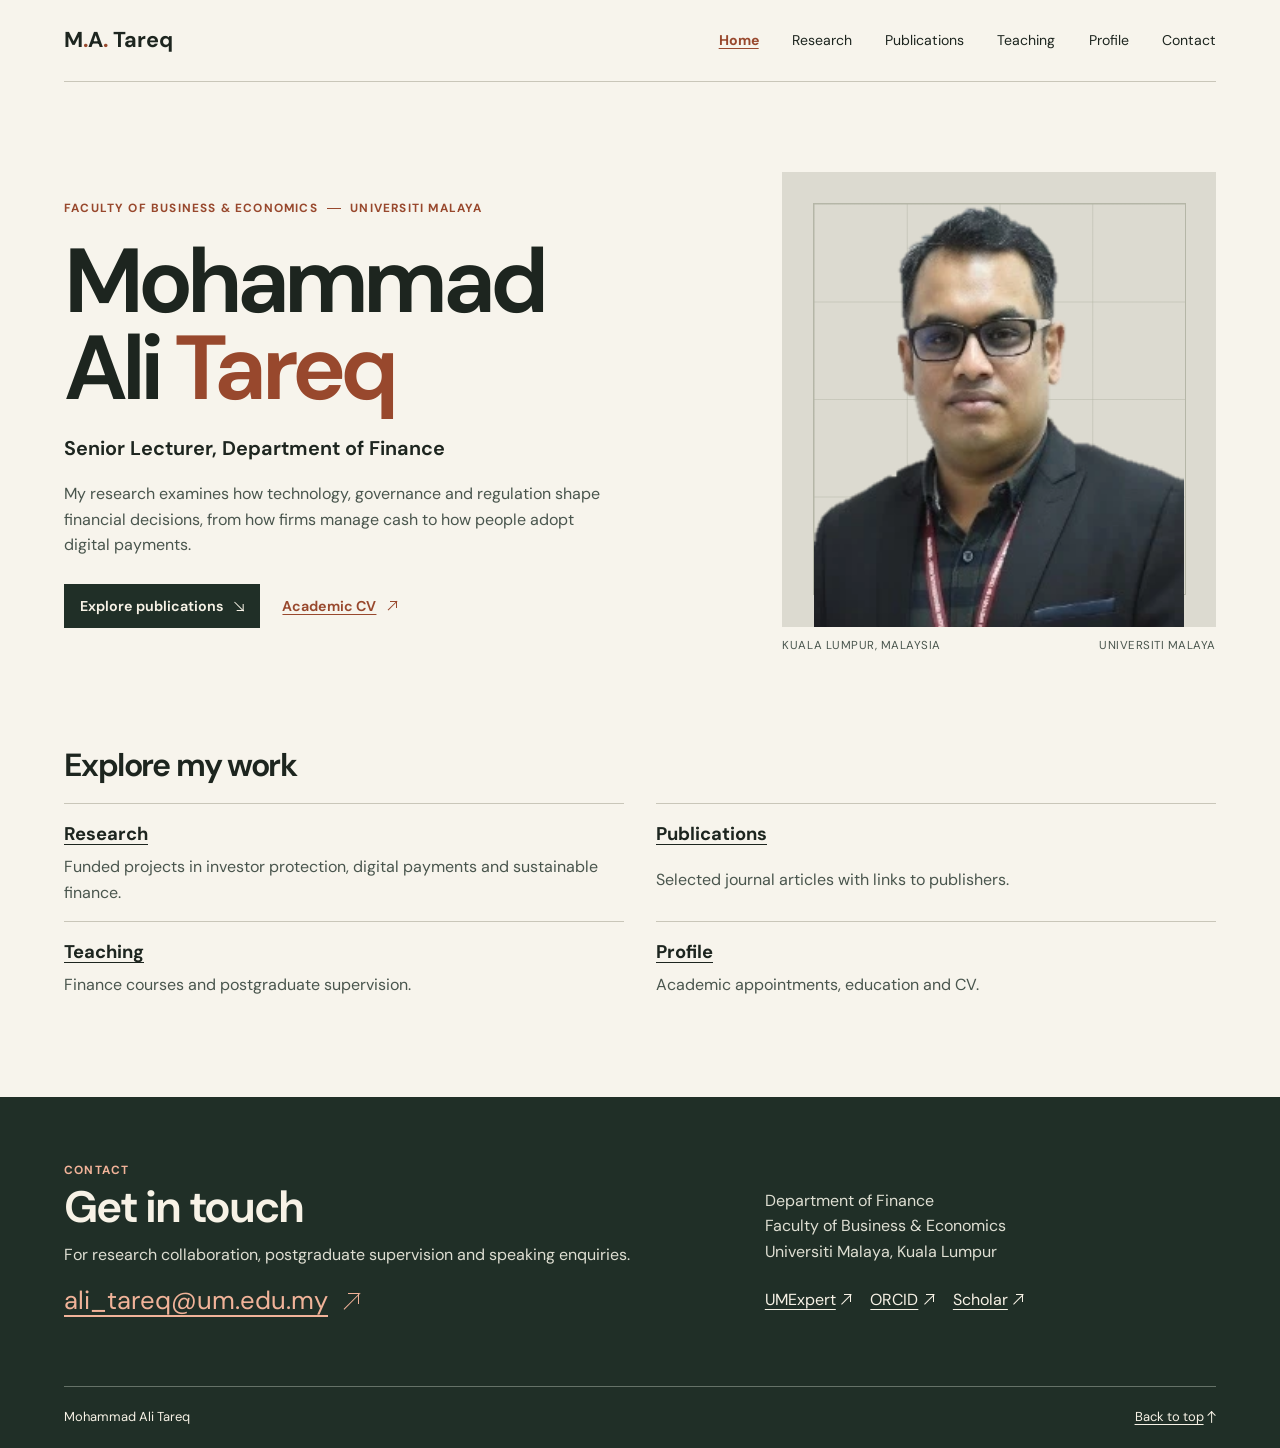
==== index.html @ 5d1a6efd "Build clean-URL portfolio pages and switch to DM Sans" ====
<!doctype html>
<html lang="en">
<head>
  <meta charset="utf-8">
  <meta name="viewport" content="width=device-width, initial-scale=1">
  <title>Mohammad Ali Tareq | Finance Research &amp; Teaching</title>
  <meta name="description" content="Mohammad Ali Tareq, Senior Lecturer in Finance at Universiti Malaya. Research on corporate finance, FinTech and sustainable finance.">
  <meta name="theme-color" content="#f7f4ec">
  <link rel="canonical" href="https://matareq.com/">
  <link rel="icon" href="/assets/mark.svg" type="image/svg+xml">
  <link rel="stylesheet" href="/assets/site.css">
  <meta property="og:type" content="website">
  <meta property="og:title" content="Mohammad Ali Tareq | Finance Research &amp; Teaching">
  <meta property="og:description" content="Mohammad Ali Tareq, Senior Lecturer in Finance at Universiti Malaya. Research on corporate finance, FinTech and sustainable finance.">
  <meta property="og:url" content="https://matareq.com/">
  <meta property="og:image" content="https://matareq.com/assets/share.jpg">
  <meta property="og:image:alt" content="Mohammad Ali Tareq, Senior Lecturer in Finance at Universiti Malaya">
  <meta name="twitter:card" content="summary_large_image">
  <script type="application/ld+json">
  {"@context":"https://schema.org","@type":"Person","name":"Mohammad Ali Tareq","url":"https://matareq.com/","image":"https://matareq.com/assets/mohammad-ali-tareq.webp","jobTitle":"Senior Lecturer in Finance","worksFor":{"@type":"CollegeOrUniversity","name":"Universiti Malaya","url":"https://www.um.edu.my/"},"sameAs":["https://umexpert.um.edu.my/ali_tareq","https://orcid.org/0000-0001-5521-8814","https://scholar.google.com/citations?user=6SKprp0AAAAJ"]}
  </script>
</head>
<body id="top">
  <a class="skip" href="#main">Skip to content</a>
  <header class="site-header wrap">
    <a class="brand" href="/" aria-label="Mohammad Ali Tareq, homepage">M<span>.</span>A<span>.</span> Tareq</a>
    <nav aria-label="Main navigation">
      <a href="/" aria-current="page">Home</a>
      <a href="/research/">Research</a>
      <a href="/publications/">Publications</a>
      <a href="/teaching/">Teaching</a>
      <a href="/profile/">Profile</a>
      <a href="/contact/">Contact</a>
    </nav>
  </header>
    <main id="main" tabindex="-1">
    <section class="hero wrap" aria-labelledby="name">
      <div class="hero-copy">
        <p class="kicker">Faculty of Business &amp; Economics <span></span> Universiti Malaya</p>
        <h1 id="name">Mohammad<br>Ali <em>Tareq</em></h1>
        <p class="role">Senior Lecturer, Department of Finance</p>
        <p class="intro">My research examines how technology, governance and regulation shape financial decisions, from how firms manage cash to how people adopt digital payments.</p>
        <div class="hero-links">
          <a class="button" href="/publications/">Explore publications <span class="arrow se" aria-hidden="true"></span></a>
          <a class="text-link" href="https://umexpert.um.edu.my/ali_tareq.html">Academic CV <span class="arrow ne" aria-hidden="true"></span></a>
        </div>
      </div>
      <figure class="portrait">
        <div class="portrait-frame">
          <div class="portrait-grid" aria-hidden="true"></div>
          <img src="/assets/mohammad-ali-tareq.webp" width="238" height="282" alt="Portrait of Mohammad Ali Tareq" fetchpriority="high">
        </div>
        <figcaption><span>Kuala Lumpur, Malaysia</span><span>Universiti Malaya</span></figcaption>
      </figure>
    </section>
    <section class="wrap home-directory" aria-labelledby="directory-title">
      <h2 id="directory-title">Explore my work</h2>
      <div class="directory-grid">
        <a href="/research/"><strong>Research</strong><span>Funded projects in investor protection, digital payments and sustainable finance.</span></a>
        <a href="/publications/"><strong>Publications</strong><span>Selected journal articles with links to publishers.</span></a>
        <a href="/teaching/"><strong>Teaching</strong><span>Finance courses and postgraduate supervision.</span></a>
        <a href="/profile/"><strong>Profile</strong><span>Academic appointments, education and CV.</span></a>
      </div>
    </section>
  </main>
  <footer>
    <div class="wrap footer-main">
      <div><p class="kicker">Contact</p><h2>Get in touch</h2><p>For research collaboration, postgraduate supervision and speaking enquiries.</p><a class="email" href="mailto:ali_tareq@um.edu.my">ali_tareq@um.edu.my <span class="arrow ne" aria-hidden="true"></span></a></div>
      <div class="footer-aside"><p>Department of Finance<br>Faculty of Business &amp; Economics<br>Universiti Malaya, Kuala Lumpur</p><ul><li><a href="https://umexpert.um.edu.my/ali_tareq">UMExpert <span class="arrow ne" aria-hidden="true"></span></a></li><li><a href="https://orcid.org/0000-0001-5521-8814">ORCID <span class="arrow ne" aria-hidden="true"></span></a></li><li><a href="https://scholar.google.com/citations?user=6SKprp0AAAAJ">Scholar <span class="arrow ne" aria-hidden="true"></span></a></li></ul></div>
    </div>
    <div class="wrap footer-end"><span>Mohammad Ali Tareq</span><a href="#top">Back to top <span class="arrow up" aria-hidden="true"></span></a></div>
  </footer>
</body>
</html>
---- assets/site.css ----
@font-face {
  font-family: "DM Sans";
  src: url("dm-sans.woff2") format("woff2");
  font-style: normal;
  font-weight: 400 700;
  font-display: swap;
}
:root {
  color-scheme: light;
  --paper: #f7f4ec;
  --ink: #1d251f;
  --muted: #49554d;
  --accent: #98482d;
  --line: #c9c6b9;
  --dark: #202f27;
  --light: #f7f2e6;
  --sage: #e9ebe1;
  --sans: "DM Sans", system-ui, sans-serif;
}
* { box-sizing: border-box; }
body { margin: 0; background: var(--paper); color: var(--ink); font: 1rem/1.6 var(--sans); }
a { color: inherit; text-underline-offset: .24em; }
a:hover { text-decoration-thickness: 2px; }
:focus-visible { outline: 2px solid currentColor; outline-offset: 5px; }
[hidden] { display: none !important; }
.sr-only, .skip:not(:focus) { position: absolute; width: 1px; height: 1px; padding: 0; margin: -1px; overflow: hidden; clip-path: inset(50%); white-space: nowrap; }
.skip:focus { position: fixed; z-index: 2; top: .5rem; left: .5rem; padding: .75rem; background: var(--light); color: var(--ink); }
.wrap { width: min(1220px, calc(100% - clamp(2rem, 10vw, 10rem))); margin-inline: auto; }
.site-header { min-height: 82px; display: flex; justify-content: space-between; align-items: center; gap: 1rem; border-bottom: 1px solid var(--line); }
.brand { font: 700 1.35rem/1 var(--sans); text-decoration: none; white-space: nowrap; }
.brand span { color: var(--accent); }
nav { display: flex; flex-wrap: wrap; align-items: center; gap: .25rem clamp(.65rem, 2.6vw, 2.1rem); }
nav a { display: inline-flex; align-items: center; gap: .45rem; min-height: 44px; font-size: .88rem; text-decoration: none; }
nav a:hover { text-decoration: underline; }
nav a[aria-current="page"] { color: var(--accent); font-weight: 700; text-decoration: underline; }
.hero { display: grid; grid-template-columns: 1.48fr 1fr; align-items: center; gap: clamp(1.5rem, 6vw, 6.5rem); padding-block: clamp(3.3rem, 7vw, 6.1rem); }
.kicker { margin: 0; color: var(--accent); font-size: .74rem; font-weight: 700; letter-spacing: .1em; text-transform: uppercase; }
.hero .kicker span { display: inline-block; width: 14px; border-top: 1px solid; margin: 0 .32rem .23em; }
h1, h2, h3 { font-family: var(--sans); font-weight: 650; margin: 0; }
h1 { font-size: clamp(3.1rem, 7.1vw, 6.5rem); line-height: .96; letter-spacing: -.065em; margin: .22em 0 .23em; }
h1 em { color: var(--accent); font-style: normal; }
.role { margin: 0; font-size: clamp(1rem, 1.6vw, 1.24rem); font-weight: 650; }
.intro { margin: 1rem 0 1.65rem; max-width: 49ch; color: var(--muted); }
.hero-links { display: flex; flex-wrap: wrap; gap: .4rem 1.4rem; align-items: center; }
.button, .text-link { display: inline-flex; gap: .65rem; align-items: center; min-height: 44px; font-weight: 650; font-size: .89rem; }
.button { text-decoration: none; padding: .65rem 1rem; background: var(--dark); color: var(--light); }
.button:hover { background: #364c3e; }
.button:focus-visible { outline-color: var(--ink); }
.text-link { color: var(--accent); }
.portrait { margin: 0; }
.portrait-frame { aspect-ratio: 1 / 1.05; position: relative; isolation: isolate; overflow: hidden; display: grid; align-items: end; justify-items: center; background: #dcdad0; }
.portrait-grid { position: absolute; inset: 7%; z-index: -1; border: 1px solid #b5b6a7; background-image: linear-gradient(90deg, #b5b6a780 1px, transparent 1px), linear-gradient(#b5b6a780 1px, transparent 1px); background-size: 25% 25%; }
.portrait img { width: 89%; height: auto; max-height: 96%; object-fit: contain; object-position: bottom; display: block; }
.portrait figcaption { display: flex; justify-content: space-between; flex-wrap: wrap; gap: .2rem .8rem; margin-top: .65rem; font-size: .72rem; color: var(--muted); letter-spacing: .045em; text-transform: uppercase; }
.section { padding-block: clamp(3.2rem, 6.5vw, 6rem); scroll-margin-top: 1rem; }
.split { display: grid; grid-template-columns: .74fr 1.26fr; gap: clamp(2.2rem, 7vw, 7rem); }
h2 { font-size: clamp(2.45rem, 5vw, 4.6rem); line-height: 1.03; letter-spacing: -.05em; margin: .12em 0 .25em; }
h3 { font-size: clamp(1.28rem, 2.25vw, 1.9rem); line-height: 1.2; letter-spacing: -.019em; }
.section-lead > p:not(.kicker) { max-width: 36ch; margin: 1.1rem 0 .7rem; color: var(--muted); }
.research-band, footer { background: var(--dark); color: var(--light); }
.research-band .kicker, footer .kicker { color: #f1b399; }
.research-band .section-lead > p:not(.kicker), .project-list article > p:not(.kicker), footer p:not(.kicker) { color: #dfdfd3; }
.project-list article { border-top: 1px solid #657268; padding: 1.25rem 0 1.4rem; }
.project-list article:last-child { border-bottom: 1px solid #657268; }
.project-list h3 { margin-top: .3rem; }
.project-list p:not(.kicker) { margin: .48rem 0 .55rem; }
.project-meta { font-size: .82rem; color: #ecd6c5; }
.section-top { display: flex; align-items: end; justify-content: space-between; gap: .5rem 1rem; flex-wrap: wrap; }
.section-top h2 { margin-bottom: 0; }
.filters { display: flex; flex-wrap: wrap; gap: .45rem; margin-block: 1.65rem; }
.filters button { background: transparent; color: var(--ink); border: 1px solid #928e80; border-radius: 0; font: 600 .83rem var(--sans); padding: .55rem .78rem; min-height: 44px; cursor: pointer; }
.filters button[aria-pressed="true"], .filters button:hover { color: var(--light); background: var(--dark); border-color: var(--dark); }
.filters button:focus-visible { outline-color: var(--ink); }
.papers, .course-grid ul, footer ul { padding: 0; list-style: none; }
.papers { margin: 1.5rem 0 0; }
.papers li { position: relative; display: grid; grid-template-columns: minmax(3rem, 12%) minmax(0, 1fr) 1.3rem; align-items: baseline; gap: .55rem; padding: 1.25rem 0; border-top: 1px solid var(--line); }
.papers li:last-child { border-bottom: 1px solid var(--line); }
.papers h3 a { text-decoration: none; }
.papers h3 a::after { content: ""; position: absolute; inset: .2rem 0; }
.papers h3 a:hover { text-decoration: underline; }
.papers p { margin: .18rem 0 0; color: var(--muted); }
.papers .journal { font-size: .86rem; margin-top: .44rem; }
.year, .paper-arrow { font-size: .9rem; color: var(--accent); font-weight: 650; }
.teaching-band { background: var(--sage); }
.course-grid { display: grid; grid-template-columns: 1fr 1fr; gap: 1.25rem; }
.course-grid > div, .supervision { border-top: 1px solid #a0a99b; padding-top: 1rem; }
.course-grid li { margin-block: .45rem; }
.supervision { margin-top: 1rem; }
.supervision p { margin: .55rem 0 .2rem; max-width: 57ch; }
.profile-heading { margin: 0 0 .75rem; }
.timeline { margin: 0 0 1.75rem; }
.timeline:last-child { margin-bottom: 0; }
.timeline > div { display: grid; grid-template-columns: 6.2rem minmax(0, 1fr); gap: .6rem; border-top: 1px solid var(--line); padding: .85rem 0; }
.timeline dt { color: var(--accent); font-size: .83rem; padding-top: .13rem; }
.timeline dd { margin: 0; }
.timeline dd span { display: block; color: var(--muted); font-size: .92rem; }
.footer-main { display: grid; grid-template-columns: 1.2fr .8fr; gap: 1.5rem; align-items: end; padding-block: clamp(2.7rem, 5vw, 5rem); }
.footer-main p:not(.kicker) { margin: .6rem 0 .85rem; }
.email { display: inline-flex; gap: .42rem; align-items: center; color: #f1b399; font-size: clamp(1.04rem, 2.4vw, 1.6rem); overflow-wrap: anywhere; }
footer ul { display: flex; flex-wrap: wrap; gap: .3rem 1.2rem; margin: 0; }
footer li a, .footer-end a { display: inline-flex; align-items: center; min-height: 44px; }
.footer-end { display: flex; justify-content: space-between; gap: .6rem; align-items: center; border-top: 1px solid #657268; padding-block: .55rem; font-size: .81rem; }
@media (max-width: 760px) {
  .hero { gap: 1.6rem; }
  .hero .kicker span { display: none; }
  .split { grid-template-columns: 1fr; }
  .section-lead > p:not(.kicker) { max-width: 53ch; }
}
@media (max-width: 600px) {
  .site-header { display: block; padding-top: 1.1rem; }
  nav { margin-top: .55rem; padding-bottom: .2rem; }
  .hero { grid-template-columns: 1fr; padding-block: 2.55rem; }
  h1 { font-size: clamp(2.8rem, 11vw, 5rem); }
  .portrait { max-width: 23rem; }
  .footer-main { grid-template-columns: 1fr; }
}
@media (max-width: 390px) {
  .papers li { grid-template-columns: minmax(0, 1fr) 1rem; gap: .3rem .45rem; }
  .papers .year { grid-column: 1 / -1; }
  .course-grid { grid-template-columns: 1fr; }
  .timeline > div { grid-template-columns: 4.6rem minmax(0, 1fr); }
}
@media print {
  :root { --paper: white; --ink: black; --muted: #252525; --accent: #333; --dark: white; --light: black; }
  .wrap { width: 100%; }
  .site-header, .hero-links, .filters, .footer-end a { display: none !important; }
  .section, .hero, .footer-main { padding-block: 1rem; }
  .research-band .kicker, .research-band .section-lead > p:not(.kicker), .project-list article > p:not(.kicker), .project-meta, footer .kicker, footer p:not(.kicker), .email { color: black; }
  article, .papers li, .timeline > div { break-inside: avoid; }
}
.arrow { position: relative; display: inline-block; width: .68em; height: .68em; flex: 0 0 .68em; vertical-align: middle; }
.arrow::before { content: ""; position: absolute; inset: 0 0 auto auto; width: .4em; height: .4em; border-top: 1px solid; border-right: 1px solid; }
.arrow::after { content: ""; position: absolute; top: 0; right: 0; width: .88em; border-top: 1px solid; transform: rotate(-45deg); transform-origin: right top; }
.arrow.se { transform: rotate(90deg); }
.arrow.up { transform: rotate(-45deg); }
footer a .arrow { margin-inline-start: .28em; }

.page-title { font-size: clamp(2.5rem, 6vw, 5.1rem); margin: .12em 0 .25em; line-height: 1.08; }
.home-directory { padding: 0 0 clamp(3.2rem, 6.5vw, 6rem); }
.home-directory h2, .contact-details h2 { font-size: clamp(1.5rem, 3vw, 2rem); }
.directory-grid { display: grid; grid-template-columns: repeat(2, minmax(0, 1fr)); column-gap: 2rem; margin-top: 1.3rem; }
.directory-grid a { display: grid; gap: .3rem; color: var(--ink); padding: 1rem 0; border-top: 1px solid var(--line); text-decoration: none; }
.directory-grid strong { font-size: 1.15rem; text-decoration: underline; text-underline-offset: .23em; }
.directory-grid span { color: var(--muted); }
.directory-grid a:hover strong { color: var(--accent); }
.related { padding-block: 1rem; }
.contact-details { border-top: 1px solid var(--line); padding-top: 1rem; }
footer h2 { font-size: clamp(1.7rem, 3.6vw, 2.75rem); }
@media (max-width: 530px) { .directory-grid { grid-template-columns: 1fr; } }
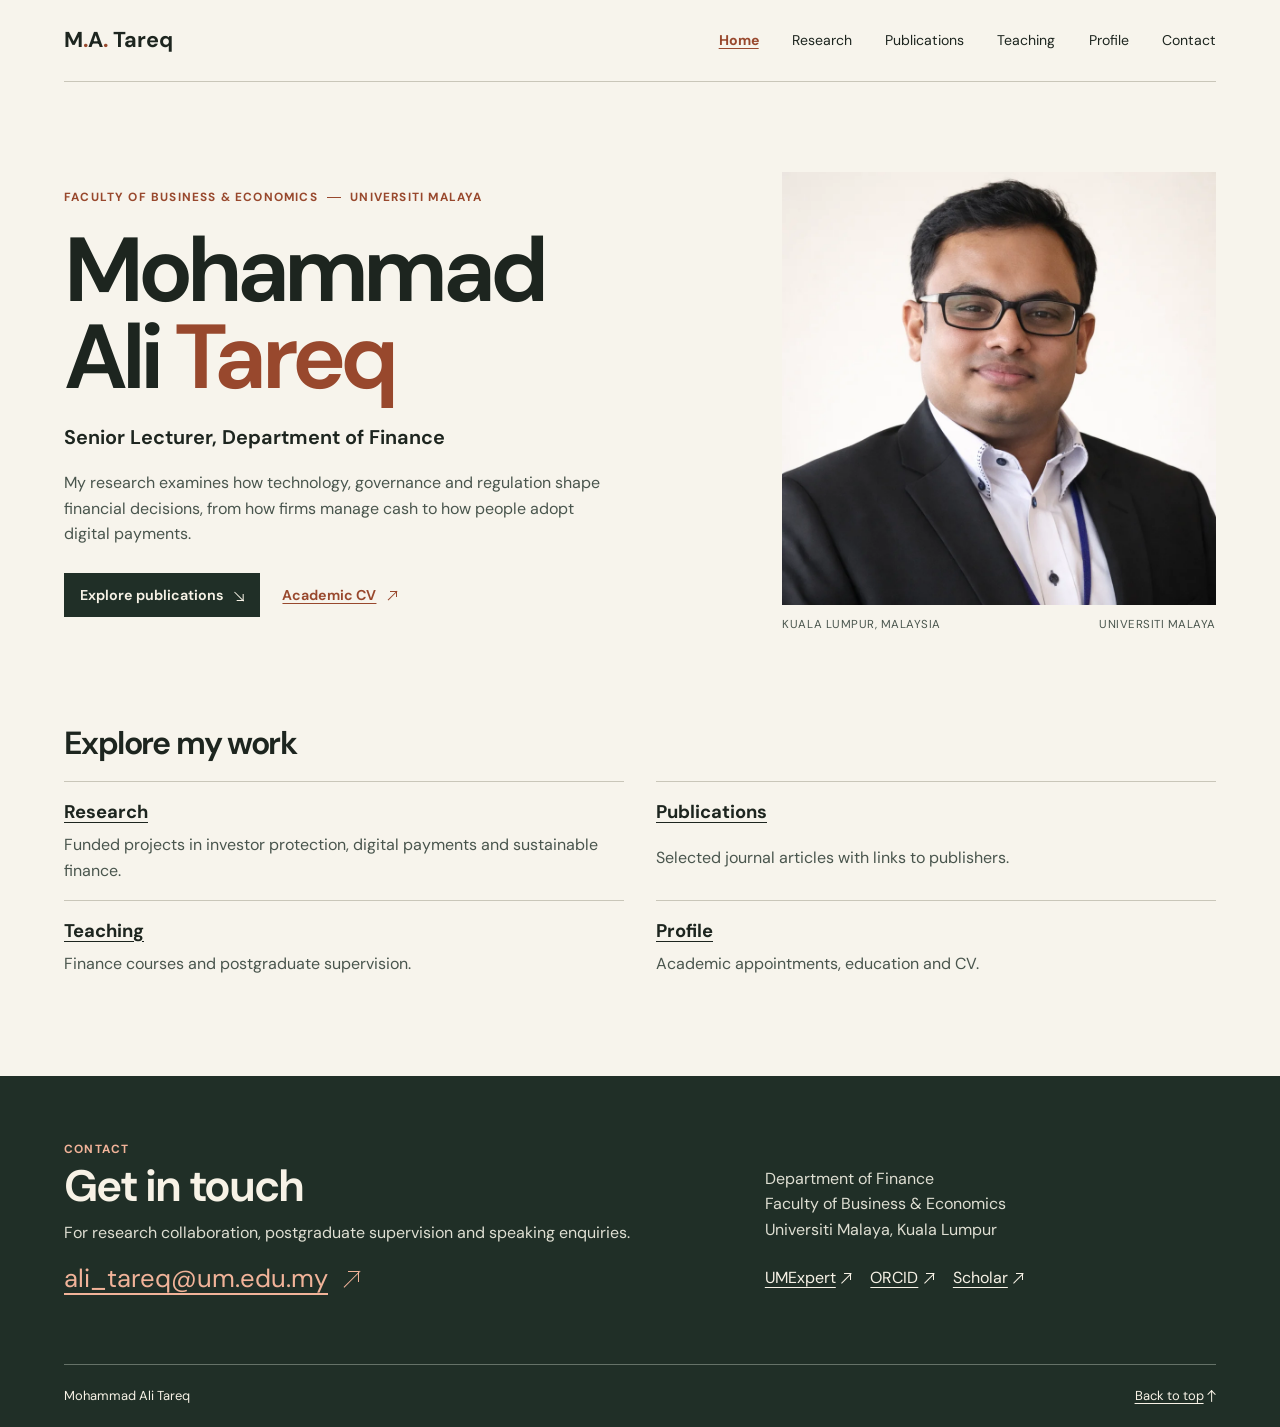
==== commit 5158bf93: "Replace the homepage portrait" ====
--- a/index.html
+++ b/index.html
@@ -8,7 +8,7 @@
   <meta name="theme-color" content="#f7f4ec">
   <link rel="canonical" href="https://matareq.com/">
   <link rel="icon" href="/assets/mark.svg" type="image/svg+xml">
-  <link rel="stylesheet" href="/assets/site.css">
+  <link rel="stylesheet" href="/assets/site.css?v=2">
   <meta property="og:type" content="website">
   <meta property="og:title" content="Mohammad Ali Tareq | Finance Research &amp; Teaching">
   <meta property="og:description" content="Mohammad Ali Tareq, Senior Lecturer in Finance at Universiti Malaya. Research on corporate finance, FinTech and sustainable finance.">
@@ -17,7 +17,7 @@
   <meta property="og:image:alt" content="Mohammad Ali Tareq, Senior Lecturer in Finance at Universiti Malaya">
   <meta name="twitter:card" content="summary_large_image">
   <script type="application/ld+json">
-  {"@context":"https://schema.org","@type":"Person","name":"Mohammad Ali Tareq","url":"https://matareq.com/","image":"https://matareq.com/assets/mohammad-ali-tareq.webp","jobTitle":"Senior Lecturer in Finance","worksFor":{"@type":"CollegeOrUniversity","name":"Universiti Malaya","url":"https://www.um.edu.my/"},"sameAs":["https://umexpert.um.edu.my/ali_tareq","https://orcid.org/0000-0001-5521-8814","https://scholar.google.com/citations?user=6SKprp0AAAAJ"]}
+  {"@context":"https://schema.org","@type":"Person","name":"Mohammad Ali Tareq","url":"https://matareq.com/","image":"https://matareq.com/assets/mohammad-ali-tareq-profile.webp","jobTitle":"Senior Lecturer in Finance","worksFor":{"@type":"CollegeOrUniversity","name":"Universiti Malaya","url":"https://www.um.edu.my/"},"sameAs":["https://umexpert.um.edu.my/ali_tareq","https://orcid.org/0000-0001-5521-8814","https://scholar.google.com/citations?user=6SKprp0AAAAJ"]}
   </script>
 </head>
 <body id="top">
@@ -46,9 +46,9 @@
         </div>
       </div>
       <figure class="portrait">
-        <div class="portrait-frame">
-          <div class="portrait-grid" aria-hidden="true"></div>
-          <img src="/assets/mohammad-ali-tareq.webp" width="238" height="282" alt="Portrait of Mohammad Ali Tareq" fetchpriority="high">
+        <div class="portrait-frame" style="aspect-ratio:1">
+          
+          <img src="/assets/mohammad-ali-tareq-profile.webp" width="960" height="960" alt="Portrait of Mohammad Ali Tareq" fetchpriority="high" style="width:100%;max-height:none">
         </div>
         <figcaption><span>Kuala Lumpur, Malaysia</span><span>Universiti Malaya</span></figcaption>
       </figure>
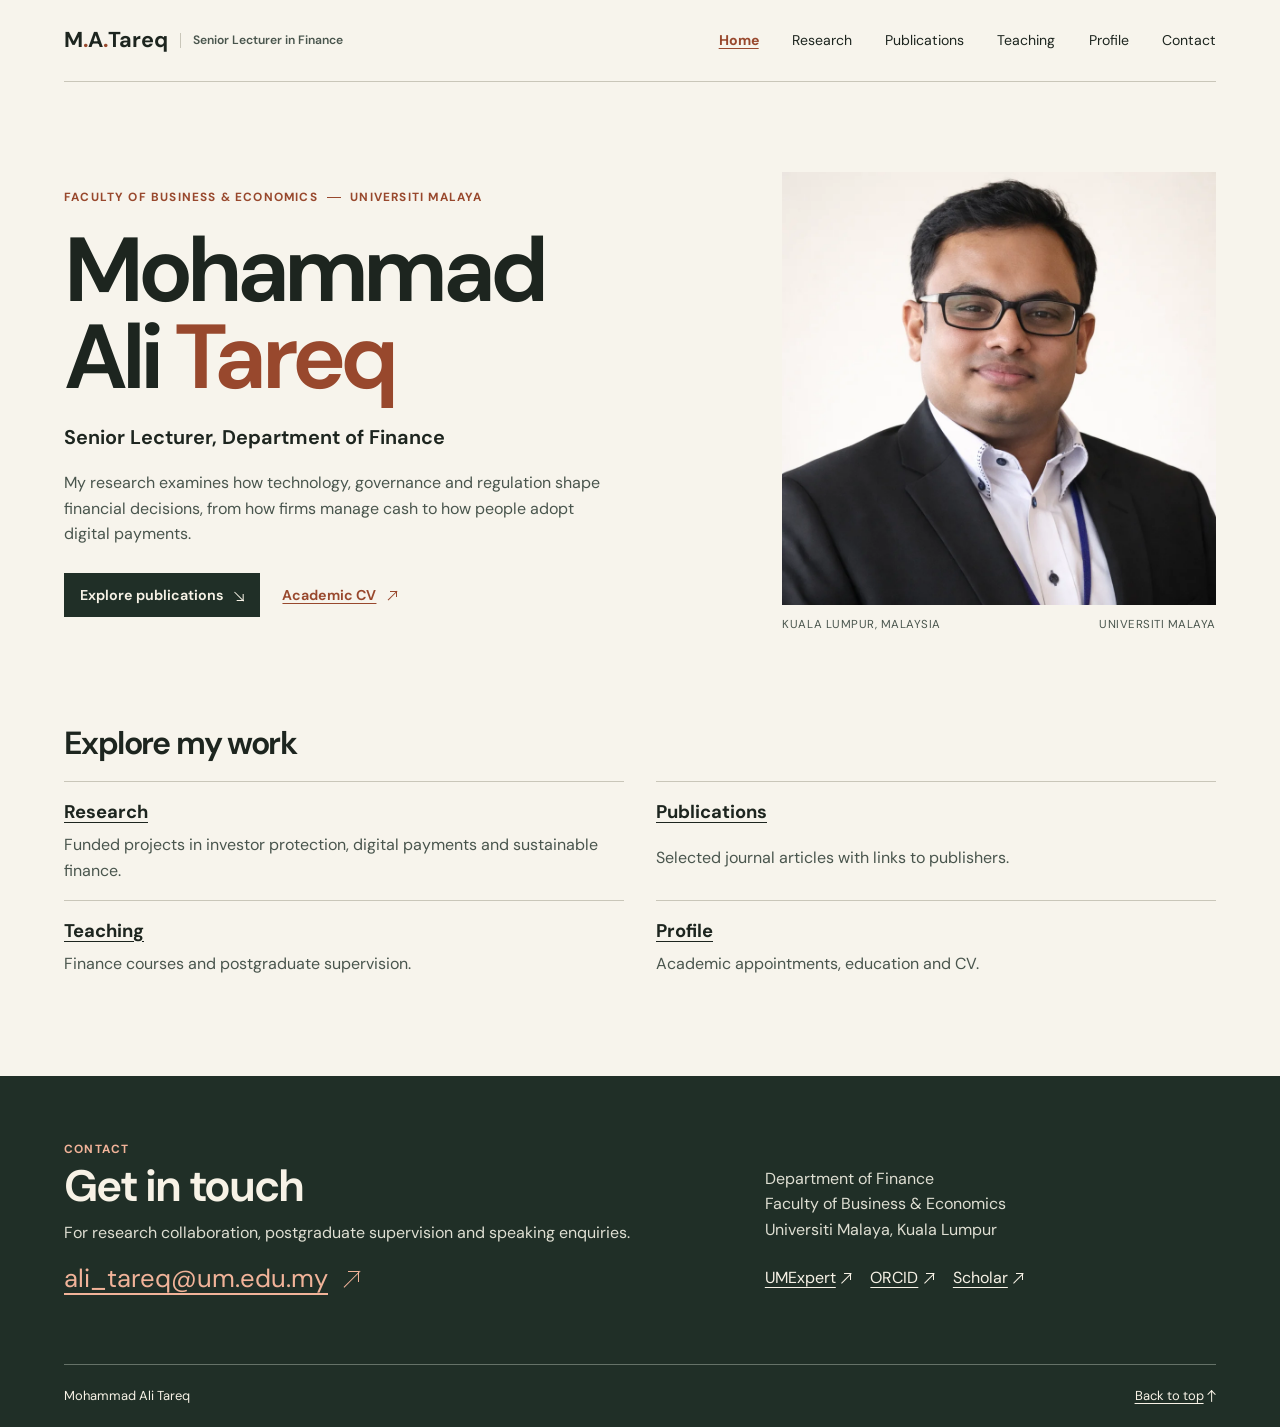
==== commit f10e1234: "Show academic title next to the name in the site header" ====
--- a/index.html
+++ b/index.html
@@ -8,7 +8,7 @@
   <meta name="theme-color" content="#f7f4ec">
   <link rel="canonical" href="https://matareq.com/">
   <link rel="icon" href="/assets/mark.svg" type="image/svg+xml">
-  <link rel="stylesheet" href="/assets/site.css?v=2">
+  <link rel="stylesheet" href="/assets/site.css?v=3">
   <meta property="og:type" content="website">
   <meta property="og:title" content="Mohammad Ali Tareq | Finance Research &amp; Teaching">
   <meta property="og:description" content="Mohammad Ali Tareq, Senior Lecturer in Finance at Universiti Malaya. Research on corporate finance, FinTech and sustainable finance.">
@@ -23,7 +23,7 @@
 <body id="top">
   <a class="skip" href="#main">Skip to content</a>
   <header class="site-header wrap">
-    <a class="brand" href="/" aria-label="Mohammad Ali Tareq, homepage">M<span>.</span>A<span>.</span> Tareq</a>
+    <a class="brand" href="/" aria-label="Mohammad Ali Tareq, Senior Lecturer in Finance, homepage">M<span>.</span>A<span>.</span> Tareq<span class="brand-title">Senior Lecturer in Finance</span></a>
     <nav aria-label="Main navigation">
       <a href="/" aria-current="page">Home</a>
       <a href="/research/">Research</a>
--- a/assets/site.css
+++ b/assets/site.css
@@ -147,3 +147,7 @@
 .contact-details { border-top: 1px solid var(--line); padding-top: 1rem; }
 footer h2 { font-size: clamp(1.7rem, 3.6vw, 2.75rem); }
 @media (max-width: 530px) { .directory-grid { grid-template-columns: 1fr; } }
+.brand { display: inline-flex; align-items: center; }
+.brand .brand-title { margin-inline-start: .75rem; padding-inline-start: .75rem; border-inline-start: 1px solid var(--line); color: var(--muted); font: 600 .76rem/1.25 var(--sans); white-space: normal; }
+@media (min-width: 601px) and (max-width: 960px) { .site-header { flex-wrap: wrap; padding-block: .75rem; } }
+@media (max-width: 350px) { .brand .brand-title { margin-inline-start: .5rem; padding-inline-start: .5rem; } }
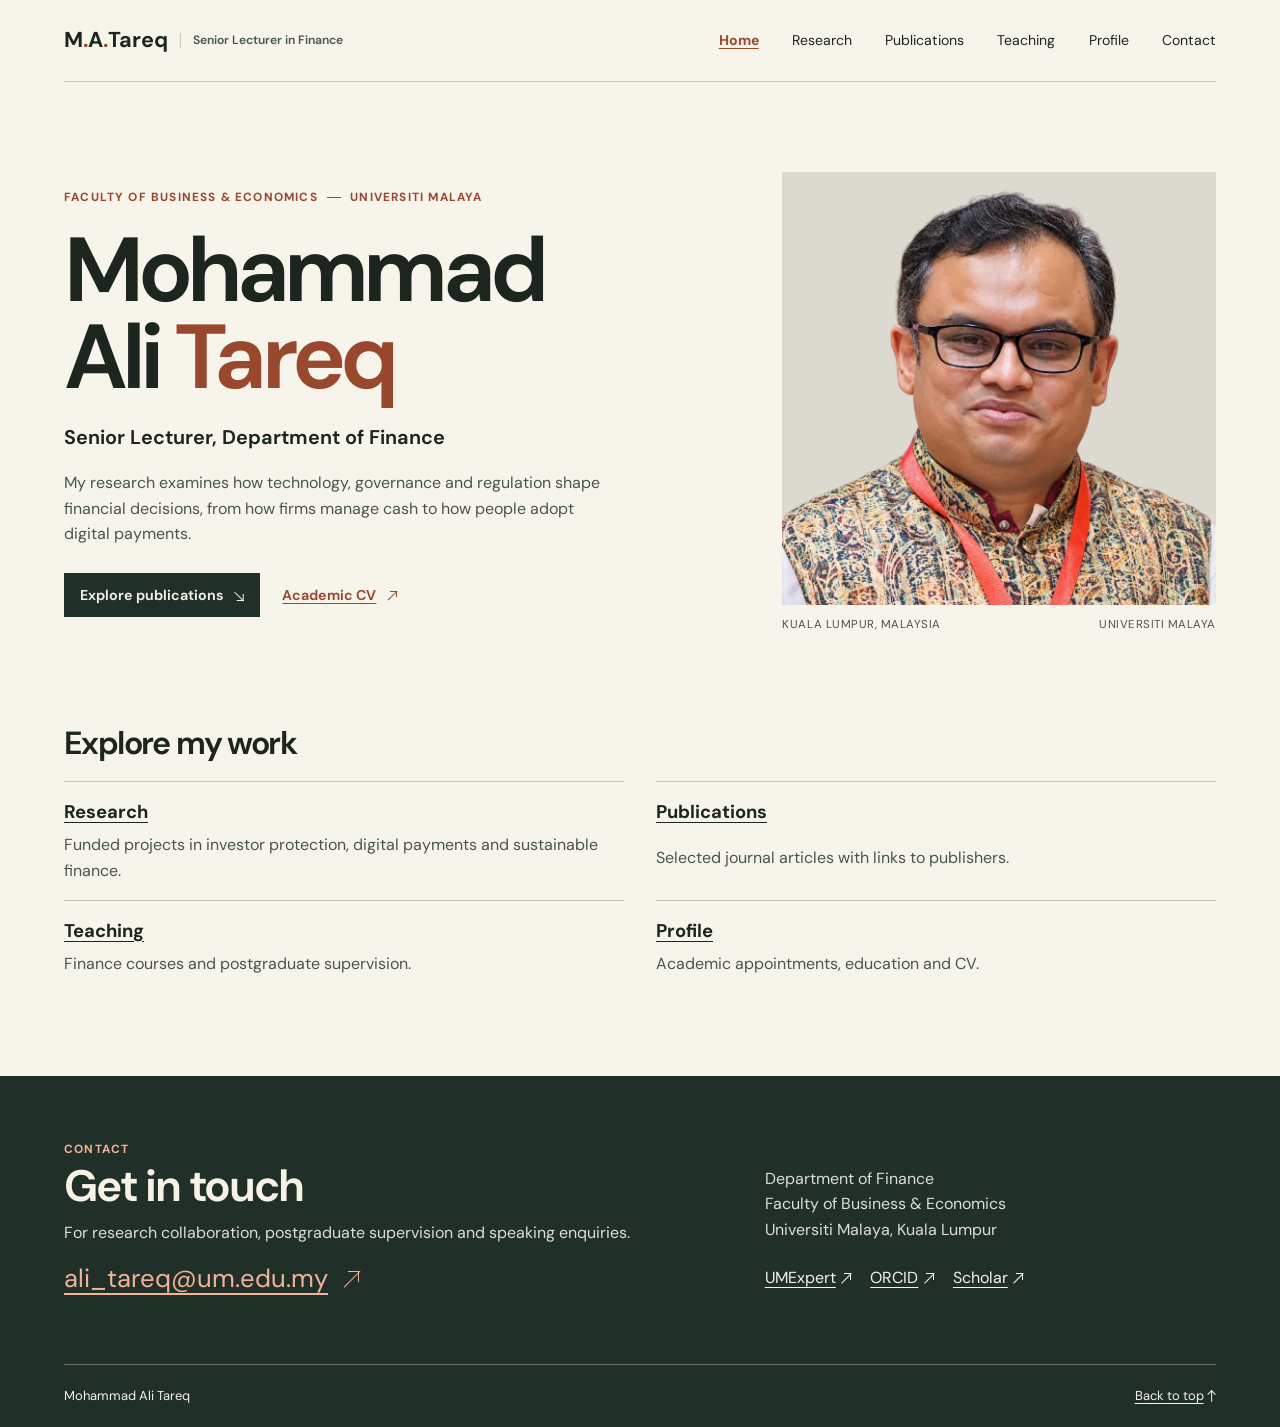
==== commit 0d348cbd: "Use the new profile photo with a transparent background" ====
--- a/index.html
+++ b/index.html
@@ -17,7 +17,7 @@
   <meta property="og:image:alt" content="Mohammad Ali Tareq, Senior Lecturer in Finance at Universiti Malaya">
   <meta name="twitter:card" content="summary_large_image">
   <script type="application/ld+json">
-  {"@context":"https://schema.org","@type":"Person","name":"Mohammad Ali Tareq","url":"https://matareq.com/","image":"https://matareq.com/assets/mohammad-ali-tareq-profile.webp","jobTitle":"Senior Lecturer in Finance","worksFor":{"@type":"CollegeOrUniversity","name":"Universiti Malaya","url":"https://www.um.edu.my/"},"sameAs":["https://umexpert.um.edu.my/ali_tareq","https://orcid.org/0000-0001-5521-8814","https://scholar.google.com/citations?user=6SKprp0AAAAJ"]}
+  {"@context":"https://schema.org","@type":"Person","name":"Mohammad Ali Tareq","url":"https://matareq.com/","image":"https://matareq.com/assets/mohammad-ali-tareq-cutout.webp","jobTitle":"Senior Lecturer in Finance","worksFor":{"@type":"CollegeOrUniversity","name":"Universiti Malaya","url":"https://www.um.edu.my/"},"sameAs":["https://umexpert.um.edu.my/ali_tareq","https://orcid.org/0000-0001-5521-8814","https://scholar.google.com/citations?user=6SKprp0AAAAJ"]}
   </script>
 </head>
 <body id="top">
@@ -48,7 +48,7 @@
       <figure class="portrait">
         <div class="portrait-frame" style="aspect-ratio:1">
           
-          <img src="/assets/mohammad-ali-tareq-profile.webp" width="960" height="960" alt="Portrait of Mohammad Ali Tareq" fetchpriority="high" style="width:100%;max-height:none">
+          <img src="/assets/mohammad-ali-tareq-cutout.webp" width="900" height="900" alt="Portrait of Mohammad Ali Tareq" fetchpriority="high" style="width:100%;max-height:none">
         </div>
         <figcaption><span>Kuala Lumpur, Malaysia</span><span>Universiti Malaya</span></figcaption>
       </figure>
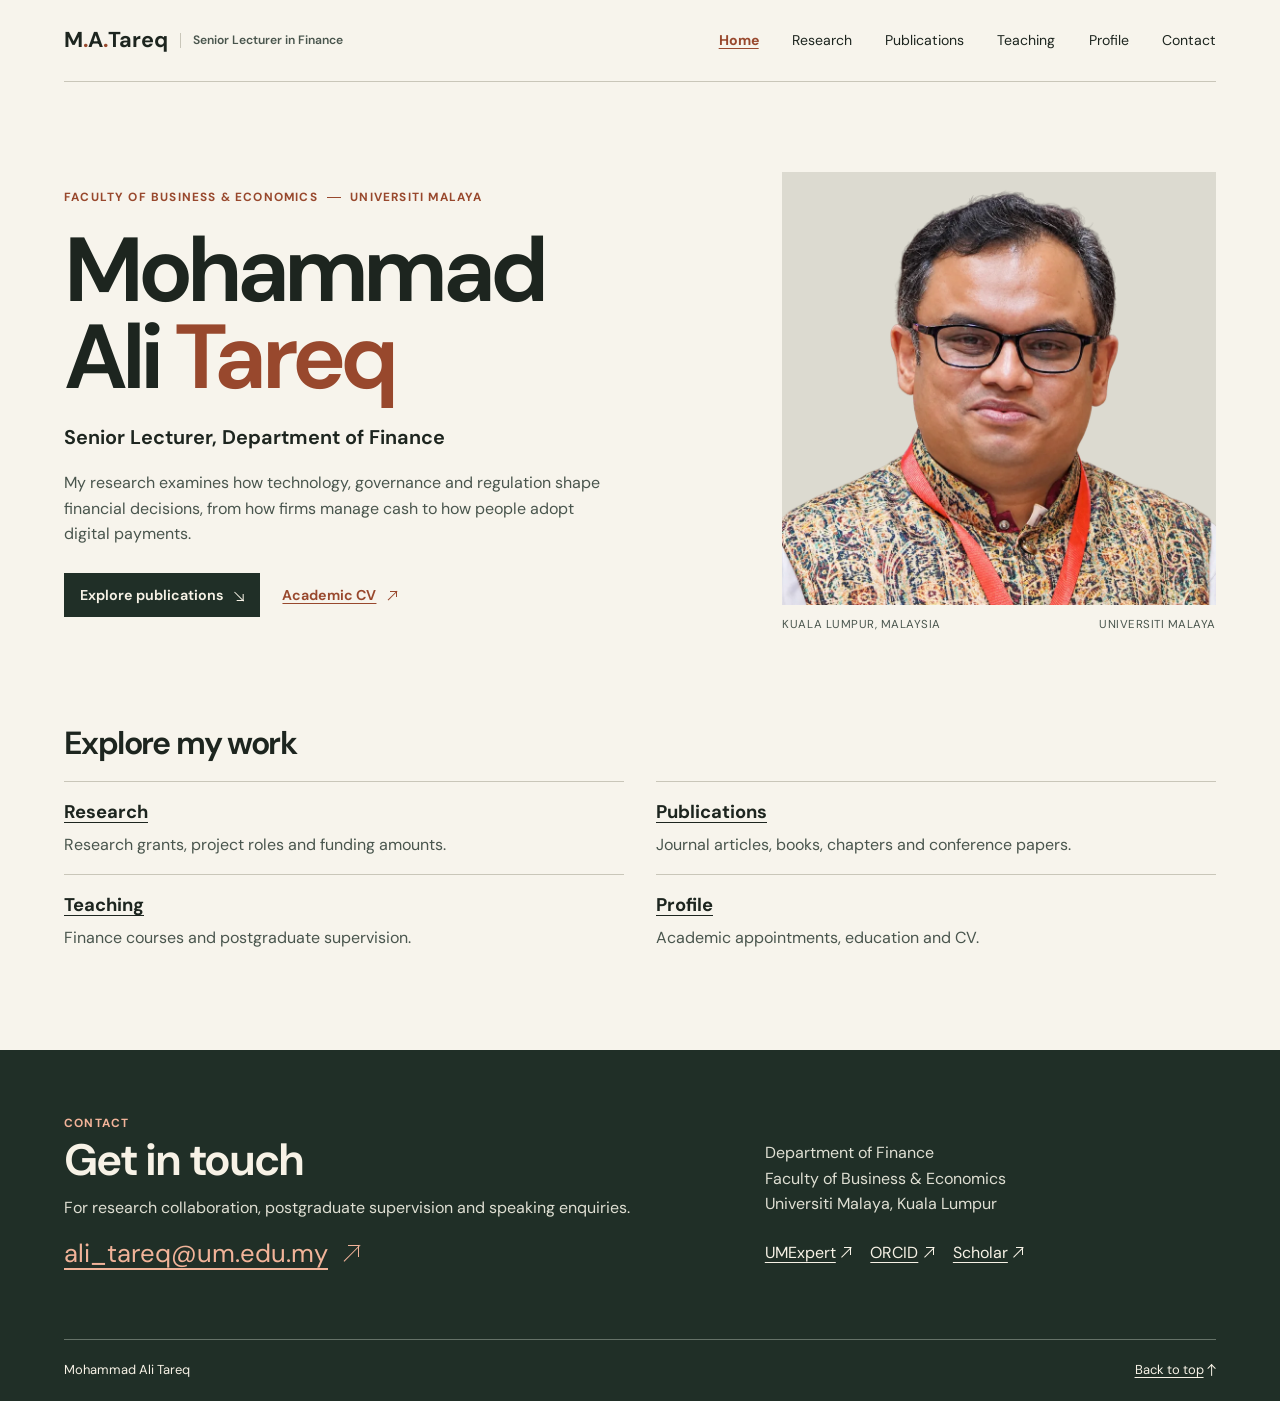
==== commit a659b288: "Publish CV bibliography and complete research grant register" ====
--- a/index.html
+++ b/index.html
@@ -56,8 +56,8 @@
     <section class="wrap home-directory" aria-labelledby="directory-title">
       <h2 id="directory-title">Explore my work</h2>
       <div class="directory-grid">
-        <a href="/research/"><strong>Research</strong><span>Funded projects in investor protection, digital payments and sustainable finance.</span></a>
-        <a href="/publications/"><strong>Publications</strong><span>Selected journal articles with links to publishers.</span></a>
+        <a href="/research/"><strong>Research</strong><span>Research grants, project roles and funding amounts.</span></a>
+        <a href="/publications/"><strong>Publications</strong><span>Journal articles, books, chapters and conference papers.</span></a>
         <a href="/teaching/"><strong>Teaching</strong><span>Finance courses and postgraduate supervision.</span></a>
         <a href="/profile/"><strong>Profile</strong><span>Academic appointments, education and CV.</span></a>
       </div>
--- a/assets/site.css
+++ b/assets/site.css
@@ -151,3 +151,25 @@
 .brand .brand-title { margin-inline-start: .75rem; padding-inline-start: .75rem; border-inline-start: 1px solid var(--line); color: var(--muted); font: 600 .76rem/1.25 var(--sans); white-space: normal; }
 @media (min-width: 601px) and (max-width: 960px) { .site-header { flex-wrap: wrap; padding-block: .75rem; } }
 @media (max-width: 350px) { .brand .brand-title { margin-inline-start: .5rem; padding-inline-start: .5rem; } }
+.cv-catalog { color: #202720; }
+.catalog-links { display: flex; flex-wrap: wrap; gap: .55rem; list-style: none; margin: 1.5rem 0 2.5rem; padding: 0; }
+.catalog-links a { display: inline-flex; align-items: center; gap: .35em; min-height: 44px; padding: .4rem .75rem; border: 1px solid #a6aa9e; }
+.catalog-links a:hover { background: #e9ebe1; }
+.catalog-group { margin: 2.5rem 0; scroll-margin-top: 1rem; }
+.catalog-group h2 { font-size: clamp(1.5rem, 3vw, 2.25rem); }
+.citation-list, .grant-list { margin: 1rem 0 0; padding: 0; }
+.citation-list li, .grant-list li { border-top: 1px solid var(--line); padding: .85rem 0; }
+.citation-list { padding-inline-start: 1.6rem; }
+.citation-list li { padding-inline-start: .4rem; }
+.doi-link { white-space: nowrap; display: inline-block; color: #415547; font-weight: 700; margin-inline-start: .35em; }
+.grant-list { list-style: none; }
+.grant-list li { display: grid; grid-template-columns: 7rem minmax(0, 1fr); gap: .4rem 1.2rem; }
+.grant-list h3 { font-size: 1.15rem; }
+.grant-list p { margin: .35rem 0 0; }
+.grant-period { font-size: .9rem; font-variant-numeric: tabular-nums; }
+.grant-amount { font-weight: 700; }
+@media (max-width: 540px) { .grant-list li { grid-template-columns: 1fr; } }
+
+.catalog-search label { display: block; font-weight: 700; }
+.catalog-search input { width: min(100%, 28rem); min-height: 44px; padding: .5rem .75rem; border: 1px solid #747b71; background: #fffdf7; color: #202720; font: inherit; }
+.catalog-search [role="status"] { margin: .4rem 0; }
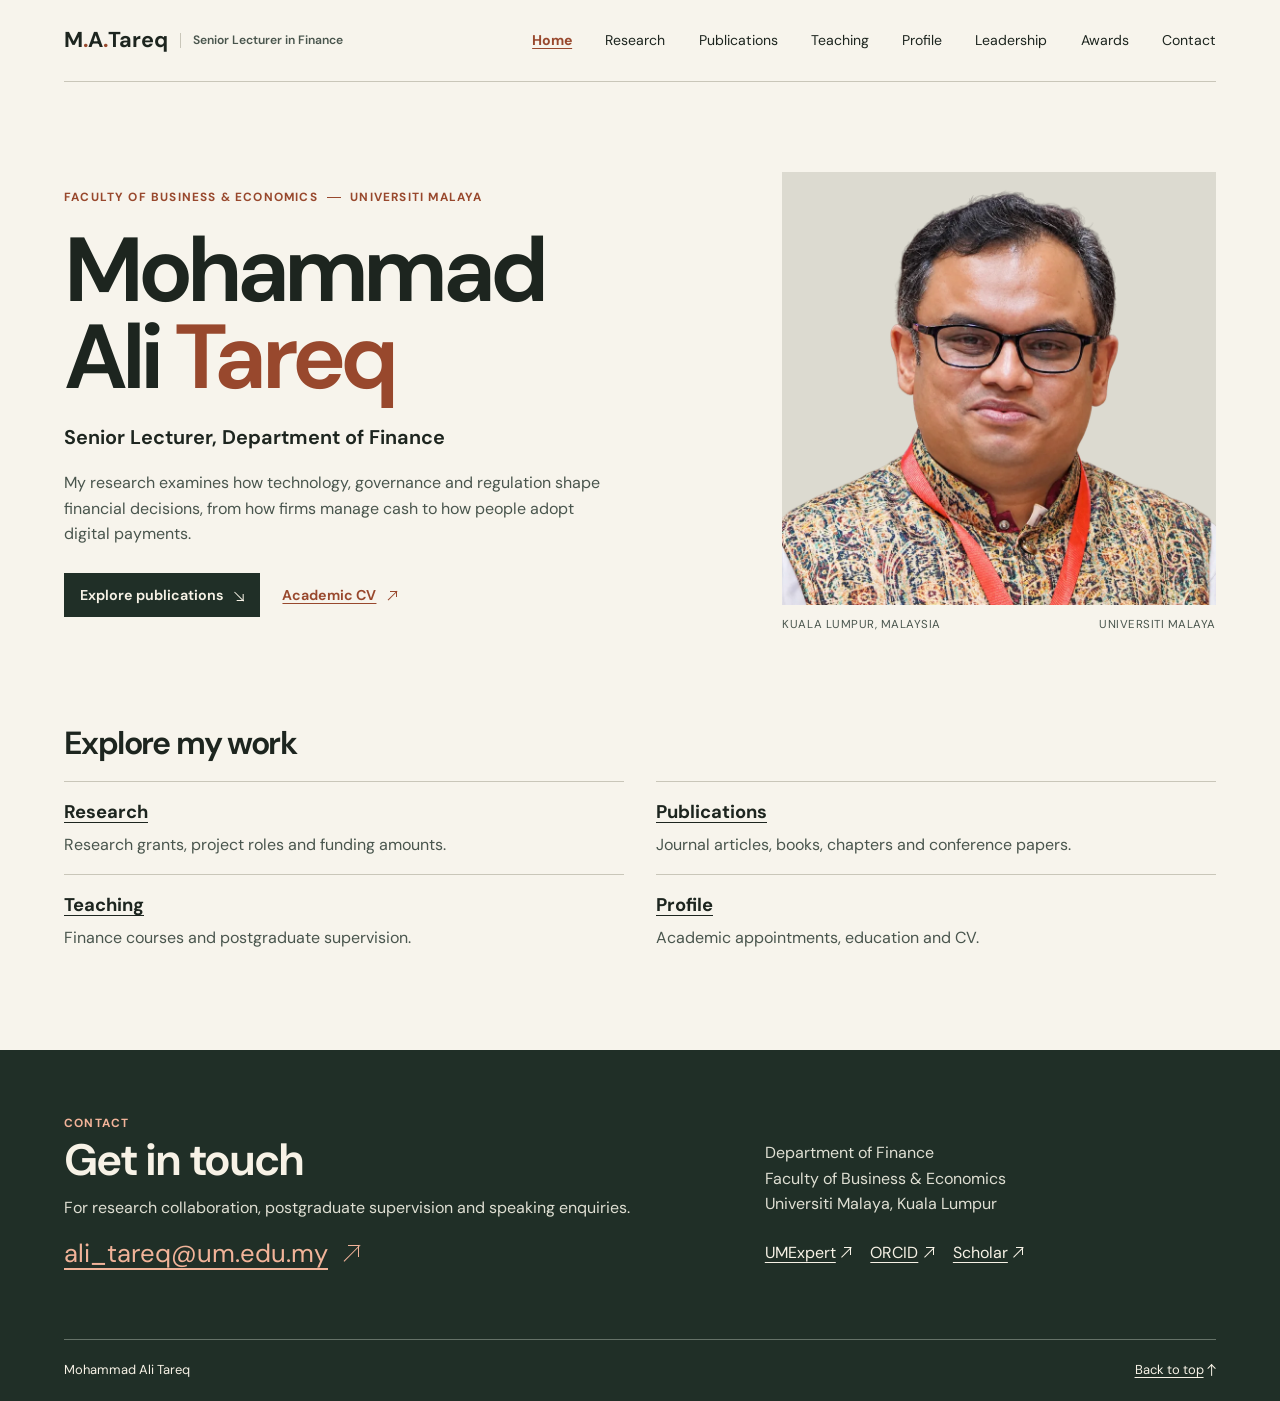
==== commit 012abb27: "Add leadership and awards pages and expand courses taught" ====
--- a/index.html
+++ b/index.html
@@ -30,6 +30,8 @@
       <a href="/publications/">Publications</a>
       <a href="/teaching/">Teaching</a>
       <a href="/profile/">Profile</a>
+      <a href="/leadership/">Leadership</a>
+      <a href="/awards/">Awards</a>
       <a href="/contact/">Contact</a>
     </nav>
   </header>
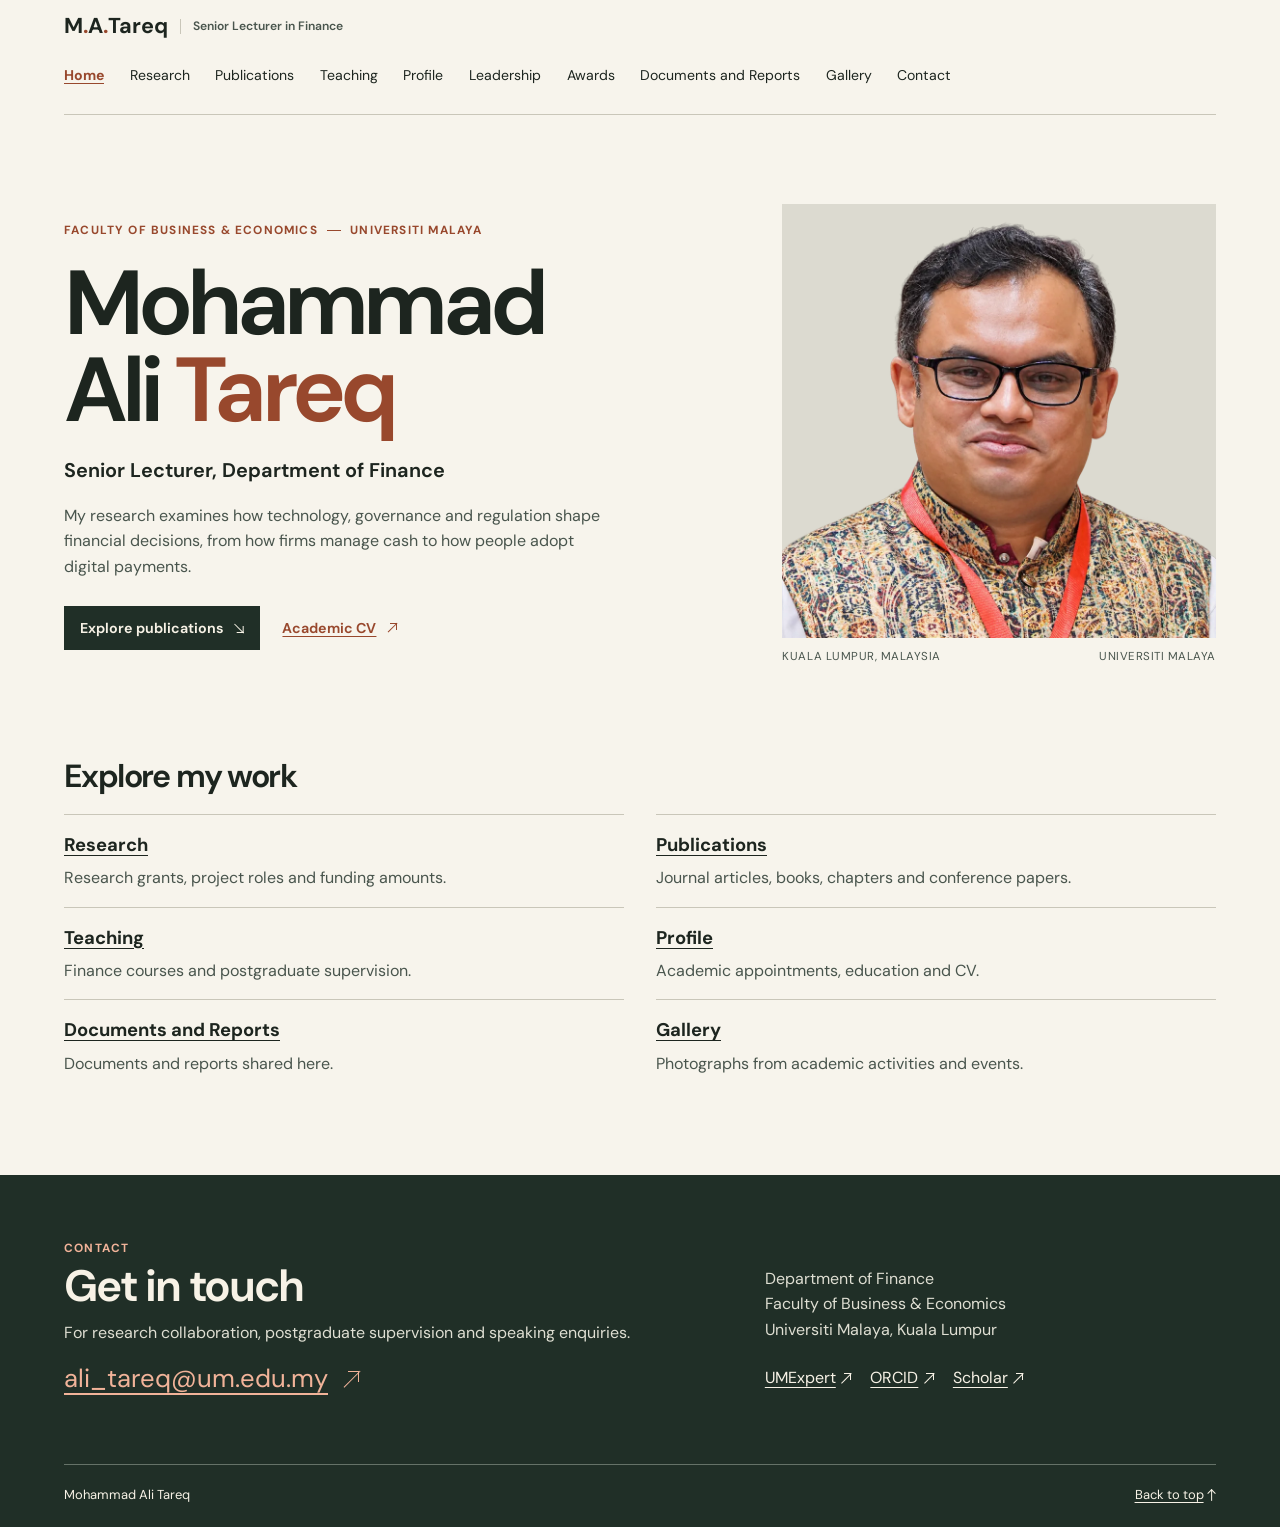
==== commit 12807ff9: "Add Documents and Reports and Gallery pages" ====
--- a/index.html
+++ b/index.html
@@ -8,7 +8,7 @@
   <meta name="theme-color" content="#f7f4ec">
   <link rel="canonical" href="https://matareq.com/">
   <link rel="icon" href="/assets/mark.svg" type="image/svg+xml">
-  <link rel="stylesheet" href="/assets/site.css?v=3">
+  <link rel="stylesheet" href="/assets/site.css?v=4">
   <meta property="og:type" content="website">
   <meta property="og:title" content="Mohammad Ali Tareq | Finance Research &amp; Teaching">
   <meta property="og:description" content="Mohammad Ali Tareq, Senior Lecturer in Finance at Universiti Malaya. Research on corporate finance, FinTech and sustainable finance.">
@@ -32,6 +32,8 @@
       <a href="/profile/">Profile</a>
       <a href="/leadership/">Leadership</a>
       <a href="/awards/">Awards</a>
+      <a href="/documents-and-reports/">Documents and Reports</a>
+      <a href="/gallery/">Gallery</a>
       <a href="/contact/">Contact</a>
     </nav>
   </header>
@@ -49,7 +51,7 @@
       </div>
       <figure class="portrait">
         <div class="portrait-frame" style="aspect-ratio:1">
-          
+
           <img src="/assets/mohammad-ali-tareq-cutout.webp" width="900" height="900" alt="Portrait of Mohammad Ali Tareq" fetchpriority="high" style="width:100%;max-height:none">
         </div>
         <figcaption><span>Kuala Lumpur, Malaysia</span><span>Universiti Malaya</span></figcaption>
@@ -62,6 +64,9 @@
         <a href="/publications/"><strong>Publications</strong><span>Journal articles, books, chapters and conference papers.</span></a>
         <a href="/teaching/"><strong>Teaching</strong><span>Finance courses and postgraduate supervision.</span></a>
         <a href="/profile/"><strong>Profile</strong><span>Academic appointments, education and CV.</span></a>
+
+        <a href="/documents-and-reports/"><strong>Documents and Reports</strong><span>Documents and reports shared here.</span></a>
+        <a href="/gallery/"><strong>Gallery</strong><span>Photographs from academic activities and events.</span></a>
       </div>
     </section>
   </main>
--- a/assets/site.css
+++ b/assets/site.css
@@ -173,3 +173,11 @@
 .catalog-search label { display: block; font-weight: 700; }
 .catalog-search input { width: min(100%, 28rem); min-height: 44px; padding: .5rem .75rem; border: 1px solid #747b71; background: #fffdf7; color: #202720; font: inherit; }
 .catalog-search [role="status"] { margin: .4rem 0; }
+
+/* Allow the expanded navigation to wrap above page content. */
+.site-header { flex-wrap: wrap; padding-block: 1rem; }
+.site-header nav { flex: 1 1 100%; column-gap: clamp(.8rem, 2vw, 1.7rem); }
+.collection-page { min-height: 48vh; }
+.collection-page .page-title { max-width: 20ch; }
+.collection-empty { margin-top: 2rem; padding-block: 1.5rem; border-top: 1px solid var(--line); }
+.collection-empty p { margin: 0; color: var(--muted); max-width: 55ch; }
